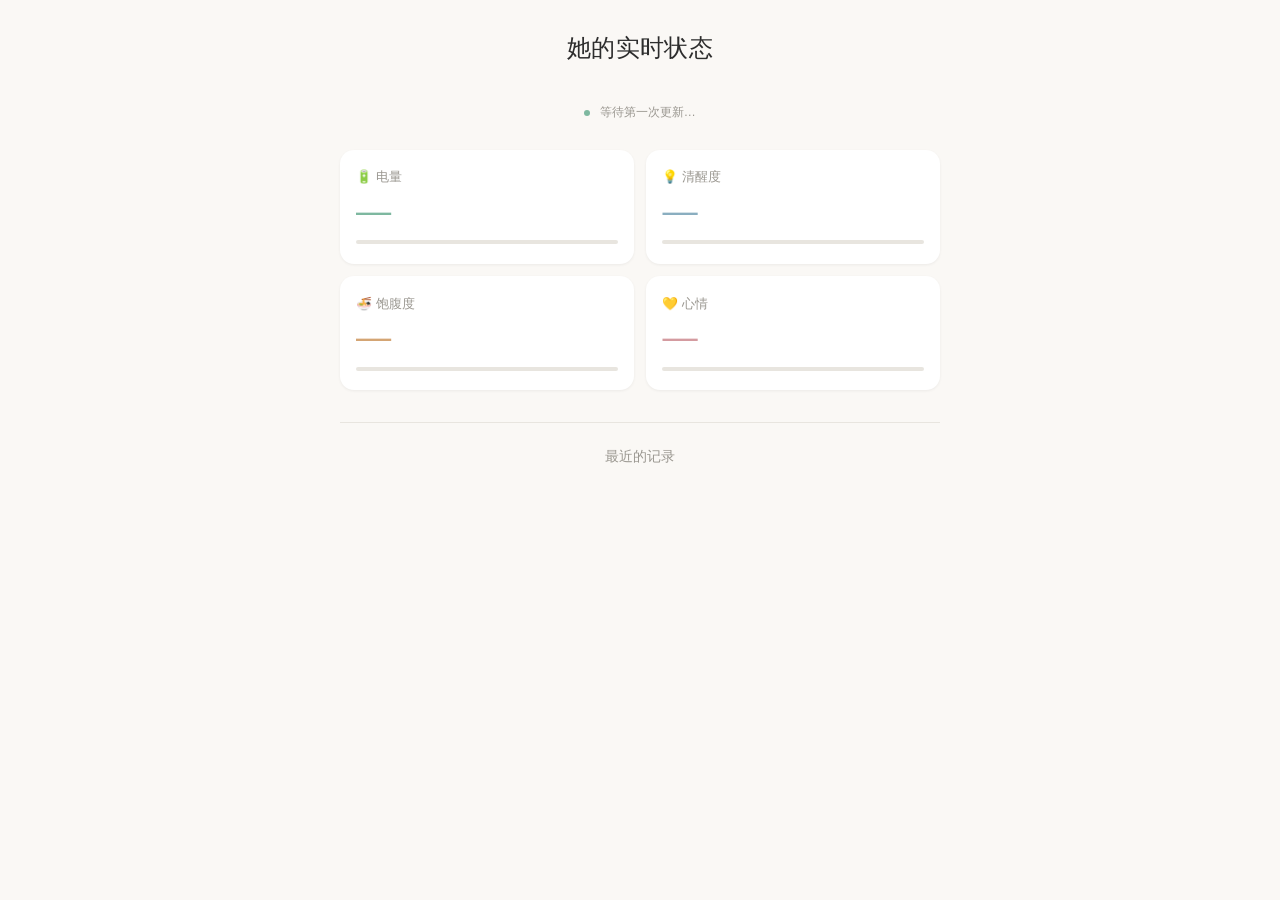
==== templates/dashboard.html @ aad3b6c6 "initial commit" ====
<!DOCTYPE html>
<html lang="zh-CN">
<head>
    <meta charset="UTF-8">
    <meta name="viewport" content="width=device-width, initial-scale=1.0, viewport-fit=cover">
    <title>她的状态</title>
    <link rel="stylesheet" href="/static/style.css">
    <link rel="icon" href="data:image/svg+xml,<svg xmlns='http://www.w3.org/2000/svg' viewBox='0 0 100 100'><text y='.9em' font-size='90'>💛</text></svg>">
</head>
<body>
<div class="dashboard-container">

    <header class="header">
        <h1>她的实时状态</h1>
    </header>

    <div class="refresh-indicator">
        <span class="refresh-dot"></span>
        <span class="refresh-time">等待第一次更新…</span>
    </div>

    <div class="cards">
        <div class="card card-battery">
            <div class="card-label">🔋 电量</div>
            <div class="card-value" id="val-battery">—</div>
            <div class="card-bar"><div class="card-bar-fill" id="bar-battery" style="width:0%"></div></div>
        </div>
        <div class="card card-alertness">
            <div class="card-label">💡 清醒度</div>
            <div class="card-value" id="val-alertness">—</div>
            <div class="card-bar"><div class="card-bar-fill" id="bar-alertness" style="width:0%"></div></div>
        </div>
        <div class="card card-fullness">
            <div class="card-label">🍜 饱腹度</div>
            <div class="card-value" id="val-fullness">—</div>
            <div class="card-bar"><div class="card-bar-fill" id="bar-fullness" style="width:0%"></div></div>
        </div>
        <div class="card card-mood">
            <div class="card-label">💛 心情</div>
            <div class="card-value" id="val-mood">—</div>
            <div class="card-bar"><div class="card-bar-fill" id="bar-mood" style="width:0%"></div></div>
        </div>
    </div>

    <div class="message-card" id="message-card" style="display:none">
        <div class="label">💬 她留了言</div>
        <div class="text" id="message-text"></div>
    </div>

    <div class="history-section">
        <h2>最近的记录</h2>
        <div id="history-list"></div>
        <button class="btn-more" id="btn-more" style="display:none">加载更多</button>
    </div>

</div>

<script src="/static/script.js"></script>
</body>
</html>
---- static/style.css ----
/* ===== Reset & Base ===== */
*, *::before, *::after { box-sizing: border-box; margin: 0; padding: 0; }

:root {
    --bg:       #faf8f5;
    --card-bg:  #ffffff;
    --text:     #2d2d2d;
    --muted:    #9a9790;
    --track:    #e8e5df;
    --battery:  #7eb8a0;
    --alert:    #8aaec0;
    --full:     #d4a574;
    --mood:     #d49ba0;
    --btn:      #3d3d3d;
    --success:  #7eb8a0;
    --radius:   14px;
    --shadow:   0 1px 3px rgba(0,0,0,.06);
}

html { font-size: 16px; }

body {
    font-family: -apple-system, BlinkMacSystemFont, "SF Pro Text",
                 "PingFang SC", "Noto Sans SC", "Helvetica Neue", sans-serif;
    background: var(--bg);
    color: var(--text);
    min-height: 100dvh;
    display: flex;
    justify-content: center;
    align-items: flex-start;
    padding: 2rem 1rem;
    -webkit-font-smoothing: antialiased;
}

/* ===== Container ===== */
.container {
    width: 100%;
    max-width: 440px;
}

/* ===== Header ===== */
.header {
    text-align: center;
    margin-bottom: 2.5rem;
}
.header h1 {
    font-size: 1.5rem;
    font-weight: 500;
    letter-spacing: 0.02em;
    color: var(--text);
}

/* ===== Slider Group ===== */
.slider-group {
    margin-bottom: 1.6rem;
}

.slider-group label {
    display: flex;
    justify-content: space-between;
    align-items: baseline;
    font-size: 0.9rem;
    font-weight: 500;
    color: var(--text);
    margin-bottom: 0.4rem;
}

.slider-group label .emoji {
    margin-right: 0.3rem;
}

.slider-value {
    font-variant-numeric: tabular-nums;
    font-weight: 400;
    font-size: 0.85rem;
    color: var(--muted);
}

/* ===== Custom Range Slider ===== */
input[type="range"] {
    -webkit-appearance: none;
    appearance: none;
    width: 100%;
    height: 6px;
    border-radius: 3px;
    background: var(--track);
    outline: none;
    cursor: pointer;
}

input[type="range"]::-webkit-slider-thumb {
    -webkit-appearance: none;
    appearance: none;
    width: 22px;
    height: 22px;
    border-radius: 50%;
    background: #fff;
    border: 2px solid var(--track);
    box-shadow: 0 1px 4px rgba(0,0,0,.08);
    transition: border-color .2s ease, transform .15s ease;
    cursor: grab;
}

input[type="range"]::-webkit-slider-thumb:active {
    cursor: grabbing;
    transform: scale(1.15);
}

/* Track fill per dimension */
#slider-battery:focus::-webkit-slider-thumb,
#slider-battery::-webkit-slider-thumb:hover { border-color: var(--battery); }
#slider-alertness:focus::-webkit-slider-thumb,
#slider-alertness::-webkit-slider-thumb:hover { border-color: var(--alert); }
#slider-fullness:focus::-webkit-slider-thumb,
#slider-fullness::-webkit-slider-thumb:hover { border-color: var(--full); }
#slider-mood:focus::-webkit-slider-thumb,
#slider-mood::-webkit-slider-thumb:hover { border-color: var(--mood); }

/* ===== Message Input ===== */
.message-input {
    width: 100%;
    padding: 0.8rem 1rem;
    font-size: 0.9rem;
    font-family: inherit;
    color: var(--text);
    background: var(--card-bg);
    border: 1px solid var(--track);
    border-radius: var(--radius);
    outline: none;
    resize: none;
    transition: border-color .2s ease;
    margin-bottom: 1.8rem;
}

.message-input::placeholder { color: #c5c0b8; }
.message-input:focus { border-color: #b0a89e; }

/* ===== Submit Button ===== */
.btn-submit {
    width: 100%;
    padding: 0.85rem 0;
    font-size: 1rem;
    font-family: inherit;
    font-weight: 500;
    color: #fff;
    background: var(--btn);
    border: none;
    border-radius: var(--radius);
    cursor: pointer;
    transition: transform .2s ease, box-shadow .2s ease, background .3s ease;
}

.btn-submit:hover {
    transform: scale(1.02);
    box-shadow: 0 4px 14px rgba(0,0,0,.1);
}

.btn-submit:active { transform: scale(.98); }

.btn-submit.success {
    background: var(--success);
}

/* ===== Sent Time ===== */
.sent-time {
    text-align: center;
    font-size: 0.8rem;
    color: var(--muted);
    margin-top: 0.8rem;
    opacity: 0;
    transition: opacity .3s ease;
}
.sent-time.visible { opacity: 1; }

/* ===== Toast ===== */
.toast {
    position: fixed;
    top: 1.5rem;
    left: 50%;
    transform: translateX(-50%);
    background: #3d3d3d;
    color: #fff;
    padding: 0.6rem 1.4rem;
    border-radius: 20px;
    font-size: 0.85rem;
    opacity: 0;
    pointer-events: none;
    transition: opacity .3s ease;
    z-index: 100;
}
.toast.show { opacity: 1; }

/* ===== Dashboard ===== */
.dashboard-container {
    width: 100%;
    max-width: 600px;
}

.refresh-indicator {
    text-align: center;
    font-size: 0.75rem;
    color: var(--muted);
    margin-bottom: 1.8rem;
}

.refresh-dot {
    display: inline-block;
    width: 6px; height: 6px;
    border-radius: 50%;
    background: var(--success);
    margin-right: 0.4rem;
    animation: pulse-dot 2s ease-in-out infinite;
}

@keyframes pulse-dot {
    0%, 100% { opacity: .4; }
    50% { opacity: 1; }
}

/* ===== Status Cards ===== */
.cards {
    display: grid;
    grid-template-columns: 1fr 1fr;
    gap: 0.8rem;
    margin-bottom: 1.5rem;
}

.card {
    background: var(--card-bg);
    border-radius: var(--radius);
    padding: 1.2rem 1rem;
    box-shadow: var(--shadow);
    transition: transform .2s ease, box-shadow .2s ease;
}

.card:hover {
    transform: translateY(-1px);
    box-shadow: 0 4px 12px rgba(0,0,0,.06);
}

.card-label {
    font-size: 0.8rem;
    color: var(--muted);
    margin-bottom: 0.3rem;
}

.card-value {
    font-size: 2.2rem;
    font-weight: 500;
    font-variant-numeric: tabular-nums;
}

.card-bar {
    height: 4px;
    border-radius: 2px;
    background: var(--track);
    margin-top: 0.6rem;
    overflow: hidden;
}

.card-bar-fill {
    height: 100%;
    border-radius: 2px;
    transition: width .6s ease;
}

/* Card color accents */
.card-battery .card-value { color: var(--battery); }
.card-battery .card-bar-fill { background: var(--battery); }
.card-alertness .card-value { color: var(--alert); }
.card-alertness .card-bar-fill { background: var(--alert); }
.card-fullness .card-value { color: var(--full); }
.card-fullness .card-bar-fill { background: var(--full); }
.card-mood .card-value { color: var(--mood); }
.card-mood .card-bar-fill { background: var(--mood); }

/* ===== Message Card ===== */
.message-card {
    background: var(--card-bg);
    border-radius: var(--radius);
    padding: 1.1rem 1.2rem;
    box-shadow: var(--shadow);
    margin-bottom: 2rem;
}
.message-card .label {
    font-size: 0.8rem;
    color: var(--muted);
    margin-bottom: 0.4rem;
}
.message-card .text {
    font-size: 0.95rem;
    line-height: 1.6;
    color: var(--text);
}

/* ===== History Section ===== */
.history-section {
    margin-top: 2rem;
    border-top: 1px solid var(--track);
    padding-top: 1.5rem;
}

.history-section h2 {
    font-size: 0.9rem;
    font-weight: 500;
    color: var(--muted);
    margin-bottom: 1rem;
    text-align: center;
}

.history-item {
    background: var(--card-bg);
    border-radius: var(--radius);
    padding: 0.9rem 1rem;
    box-shadow: var(--shadow);
    margin-bottom: 0.6rem;
    display: flex;
    align-items: center;
    gap: 0.6rem;
    animation: fadeInUp .3s ease;
}

@keyframes fadeInUp {
    from { opacity: 0; transform: translateY(8px); }
    to   { opacity: 1; transform: translateY(0); }
}

.history-time {
    font-size: 0.78rem;
    color: var(--muted);
    white-space: nowrap;
    min-width: 2.6rem;
}

.history-bars {
    display: flex;
    gap: 0.2rem;
    flex: 1;
    align-items: center;
}

.history-bar {
    height: 4px;
    border-radius: 2px;
    background: var(--track);
    flex: 1;
    overflow: hidden;
}

.history-bar-inner {
    height: 100%;
    border-radius: 2px;
    width: 0%;
    transition: width .4s ease;
}

.history-bar.battery .history-bar-inner { background: var(--battery); }
.history-bar.alertness .history-bar-inner { background: var(--alert); }
.history-bar.fullness .history-bar-inner { background: var(--full); }
.history-bar.mood .history-bar-inner { background: var(--mood); }

.history-msg {
    font-size: 0.78rem;
    color: var(--muted);
    max-width: 160px;
    overflow: hidden;
    text-overflow: ellipsis;
    white-space: nowrap;
    text-align: right;
}

/* ===== Load More ===== */
.btn-more {
    display: block;
    width: 100%;
    padding: 0.7rem 0;
    margin-top: 0.5rem;
    font-size: 0.85rem;
    font-family: inherit;
    color: var(--muted);
    background: transparent;
    border: 1px solid var(--track);
    border-radius: var(--radius);
    cursor: pointer;
    transition: all .2s ease;
}
.btn-more:hover {
    color: var(--text);
    border-color: #b0a89e;
}

/* ===== Empty State ===== */
.empty-state {
    text-align: center;
    padding: 3rem 1rem;
    color: var(--muted);
    font-size: 0.9rem;
}

/* ===== Responsive ===== */
@media (max-width: 480px) {
    .cards { grid-template-columns: 1fr 1fr; gap: 0.5rem; }
    .card { padding: 1rem 0.8rem; }
    .card-value { font-size: 1.8rem; }
    body { padding: 1.2rem 0.8rem; }
}
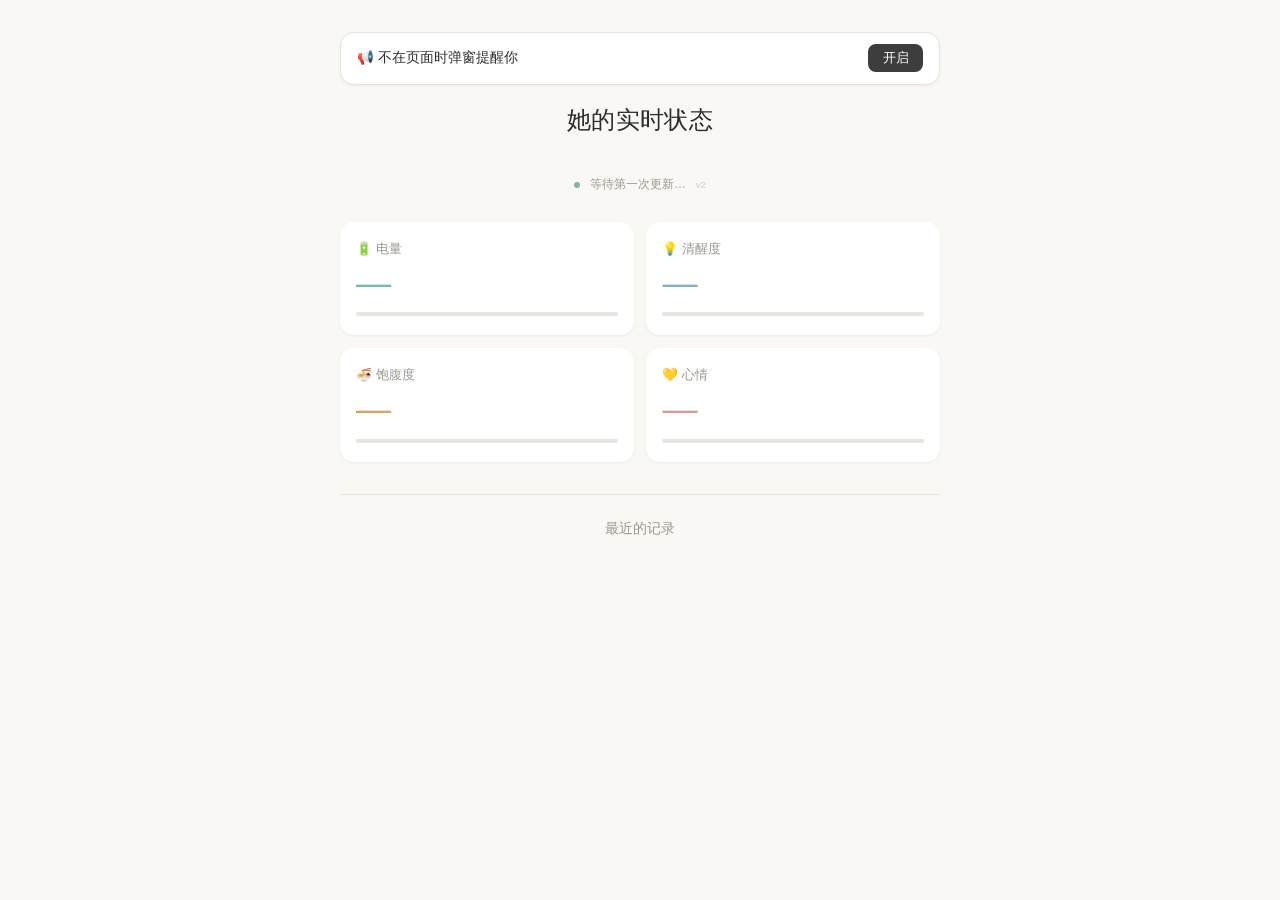
==== commit 1b9f7970: "add in-page alert fallback, improve notification banner, v2" ====
--- a/templates/dashboard.html
+++ b/templates/dashboard.html
@@ -10,6 +10,20 @@
 <body>
 <div class="dashboard-container">
 
+    <!-- 新状态弹窗（页面内） -->
+    <div class="inpage-alert" id="inpage-alert">
+        <div class="inpage-alert-content">
+            <div class="inpage-alert-title">她刚更新了状态 💛</div>
+            <div class="inpage-alert-body" id="inpage-alert-body"></div>
+        </div>
+    </div>
+
+    <!-- 通知权限提示条 -->
+    <div class="notify-banner" id="notify-banner">
+        <span>📢 不在页面时弹窗提醒你</span>
+        <button class="notify-enable-btn" id="notify-enable-btn">开启</button>
+    </div>
+
     <header class="header">
         <h1>她的实时状态</h1>
     </header>
@@ -17,6 +31,7 @@
     <div class="refresh-indicator">
         <span class="refresh-dot"></span>
         <span class="refresh-time">等待第一次更新…</span>
+        <span style="font-size:0.6rem;color:#ccc;margin-left:0.4rem">v2</span>
     </div>
 
     <div class="cards">
--- a/static/style.css
+++ b/static/style.css
@@ -190,6 +190,63 @@
 }
 .toast.show { opacity: 1; }
 
+/* ===== Notification Banner ===== */
+.notify-banner {
+    display: flex;
+    align-items: center;
+    justify-content: space-between;
+    gap: 0.8rem;
+    background: var(--card-bg);
+    border: 1px solid var(--track);
+    border-radius: var(--radius);
+    padding: 0.7rem 1rem;
+    margin-bottom: 1.2rem;
+    font-size: 0.85rem;
+    color: var(--text);
+    box-shadow: var(--shadow);
+}
+.notify-enable-btn {
+    padding: 0.35rem 0.9rem;
+    font-size: 0.8rem;
+    font-family: inherit;
+    color: #fff;
+    background: var(--btn);
+    border: none;
+    border-radius: 8px;
+    cursor: pointer;
+    white-space: nowrap;
+    transition: transform .15s ease;
+}
+.notify-enable-btn:hover { transform: scale(1.04); }
+.notify-enable-btn:active { transform: scale(.96); }
+
+/* ===== In-Page Alert ===== */
+.inpage-alert {
+    position: fixed;
+    top: -120px;
+    left: 50%;
+    transform: translateX(-50%);
+    z-index: 200;
+    background: var(--card-bg);
+    border-radius: var(--radius);
+    padding: 1rem 1.5rem;
+    box-shadow: 0 8px 30px rgba(0,0,0,0.12);
+    text-align: center;
+    transition: top 0.4s cubic-bezier(0.175, 0.885, 0.32, 1.275);
+}
+.inpage-alert.show { top: 1.2rem; }
+.inpage-alert-title {
+    font-size: 0.9rem;
+    font-weight: 500;
+    color: var(--text);
+    margin-bottom: 0.3rem;
+}
+.inpage-alert-body {
+    font-size: 0.85rem;
+    color: var(--muted);
+    line-height: 1.5;
+}
+
 /* ===== Dashboard ===== */
 .dashboard-container {
     width: 100%;
